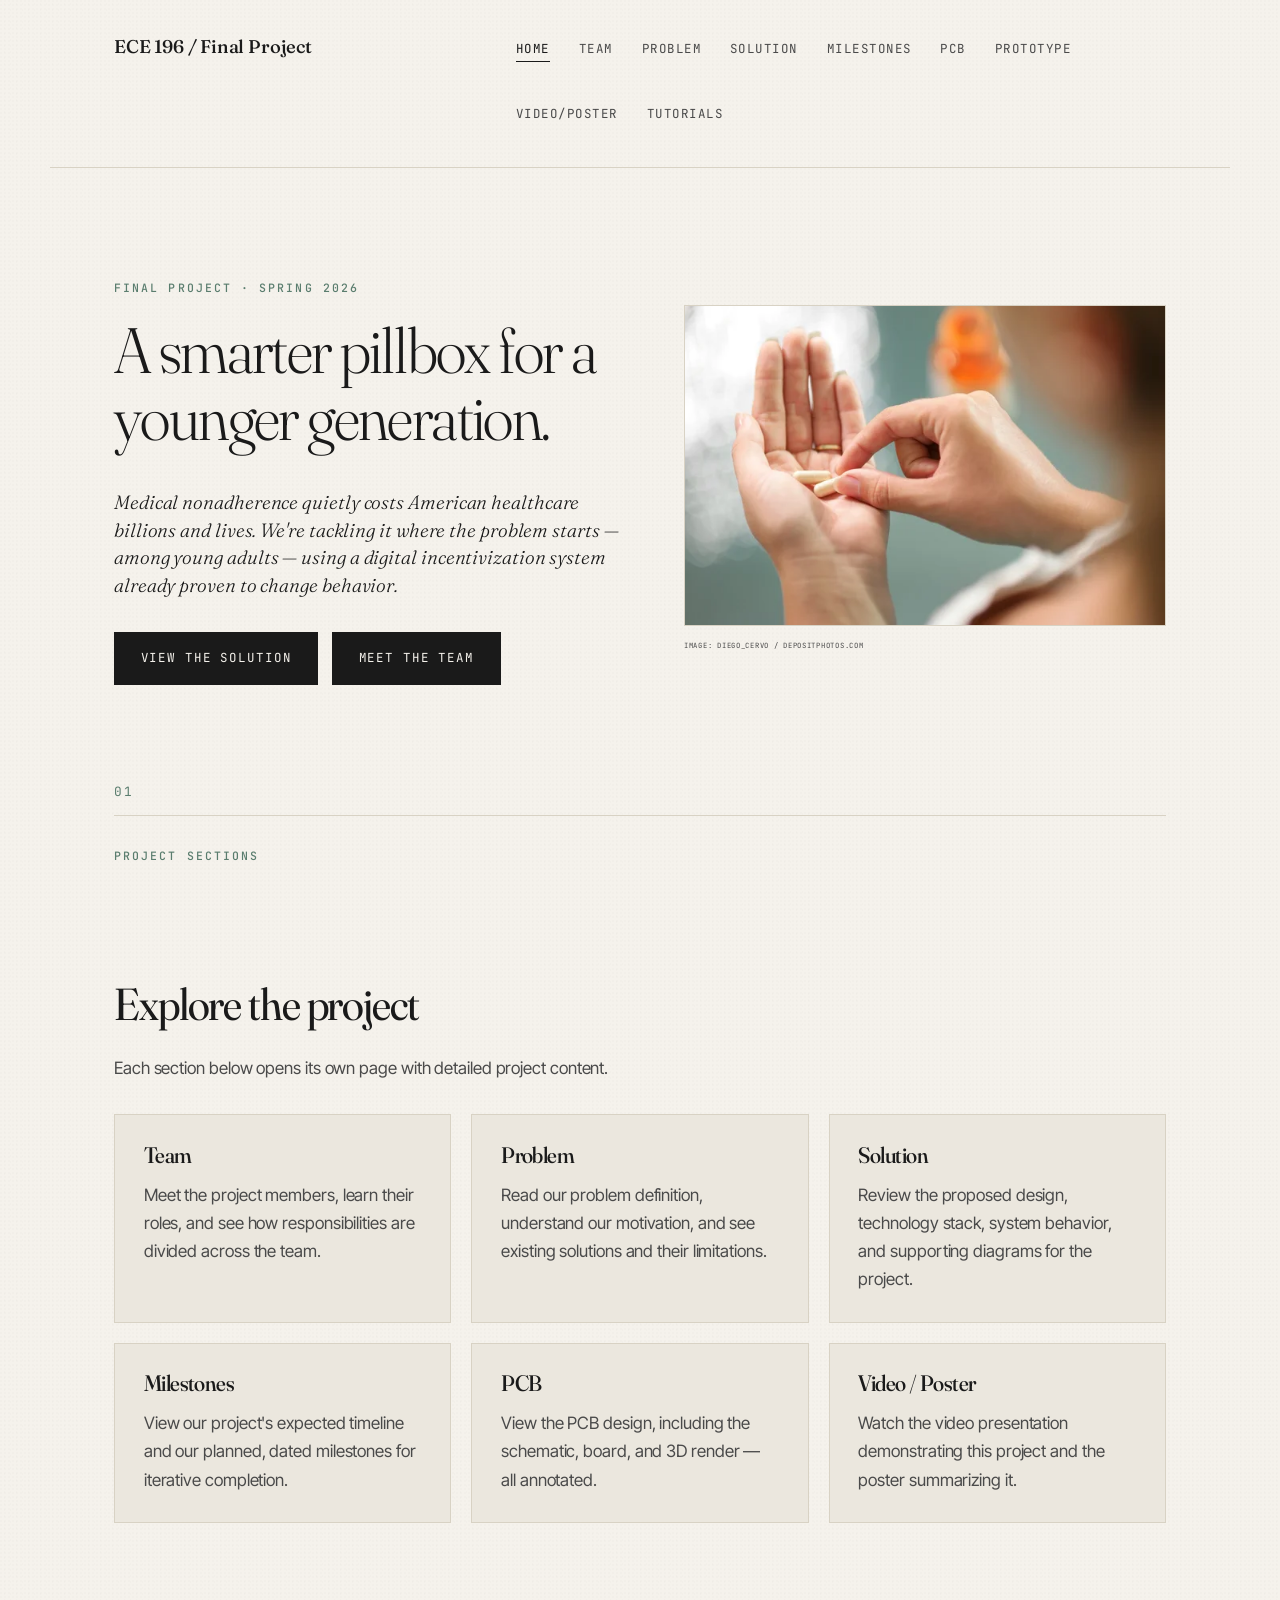
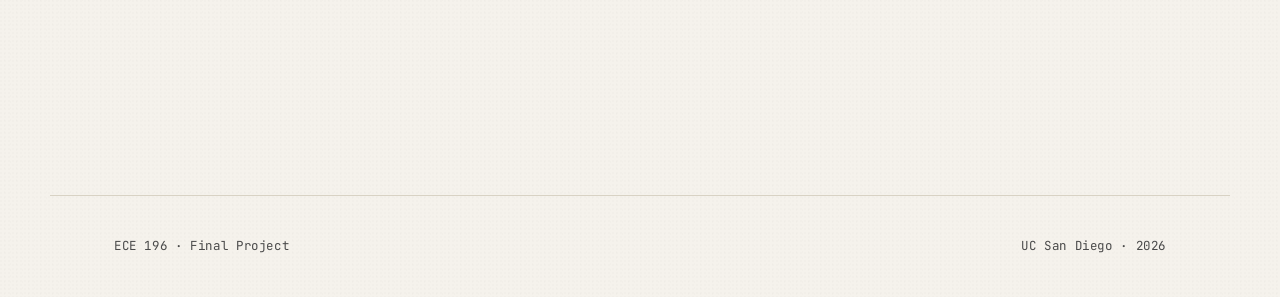
==== index.html @ d3d9c3dc "adding tutorials page" ====
<!DOCTYPE html>
<html lang="en">
<head>
  <meta charset="UTF-8" />
  <meta name="viewport" content="width=device-width, initial-scale=1.0" />
  <title>ECE 196 — Final Project </title>

  <link rel="icon" type="image/jpg" href="favicon.jpg" />
  <link rel="stylesheet" href="styles.css" />
</head>
<body>

  <header>
    <a href="index.html">ECE 196 / Final Project</a>
    <nav>
      <ul>
        <li><a href="index.html" class="current">Home</a></li>
        <li><a href="team.html">Team</a></li>
        <li><a href="problem.html">Problem</a></li>
        <li><a href="solution.html">Solution</a></li>
        <li><a href="milestones.html">Milestones</a></li>
        <li><a href="pcb.html">PCB</a></li> 
        <li><a href="prototype.html" >Prototype</a></li>
        <li><a href="video_poster.html">Video/Poster</a></li>
        <li><a href="tutorials.html">Tutorials</a></li>
      </ul>
    </nav>
  </header>

  <main>

    <!-- ============ HERO ============ -->
    <section class="hero">
      <div class="hero-text">
        <span class="eyebrow">Final Project · Spring 2026</span>
        <h1>A smarter pillbox for a younger generation.</h1>
        <p class="lede">
          Medical nonadherence quietly costs American healthcare billions and lives. We're tackling it where the problem starts &mdash; among young adults &mdash; using a digital incentivization system already proven to change behavior.
        </p>
        <div class="cta-row">
          <a href="solution.html" class="btn">View the Solution</a>
          <a href="team.html" class="btn btn--ghost">Meet the team</a>
        </div>
      </div>

      <!--
        HERO IMAGE: drop a file named hero-pillbox.jpg next to this HTML
        (or change the src). Aspect ratio 4:5 looks best; portrait crop.
        If no image exists yet, the styled placeholder shows automatically.
      -->
      <figure class="hero-image">
        <div class="frame">
          <img src="images/young_adult.jpg" alt="Smart pillbox prototype" onerror="this.style.display='none'" />
        </div>
        <figcaption>Image: diego_cervo / Depositphotos.com </figcaption>
      </figure>
    </section>

    <!-- ============ PROJECT SECTIONS ============ -->
    <section data-num="01">
      <span class="label">Project sections</span>
      <h2>Explore the project</h2>
      <p>Each section below opens its own page with detailed project content.</p>

      <ul class="cards">
        <li>
          <a href="team.html">
            <h3>Team</h3>
            <p>Meet the project members, learn their roles, and see how responsibilities are divided across the team.</p>
          </a>
        </li>
        <li>
          <a href="problem.html">
            <h3>Problem</h3>
            <p>Read our problem definition, understand our motivation, and see existing solutions and their limitations.</p>
          </a>
        </li>
        <li>
          <a href="solution.html">
            <h3>Solution</h3>
            <p>Review the proposed design, technology stack, system behavior, and supporting diagrams for the project.</p>
          </a>
        </li>
        <li>
          <a href="milestones.html">
            <h3>Milestones</h3>
            <p>View our project's expected timeline and our planned, dated milestones for iterative completion.</p>
          </a>
        </li>
        <li>
          <a href="pcb.html">
            <h3>PCB</h3>
            <p>View the PCB design, including the schematic, board, and 3D render &mdash; all annotated.</p>
          </a>
        </li>
        <li>
          <a href="video_poster.html">
            <h3>Video / Poster</h3>
            <p>Watch the video presentation demonstrating this project and the poster summarizing it.</p>
          </a>
        </li>
      </ul>
    </section>

  </main>

  <footer>
    <span>ECE 196 · Final Project</span>
    <span>UC San Diego · 2026</span>
  </footer>

</body>
</html>
---- styles.css ----
/* ============================================================
   ECE 196 — Editorial Case Study Stylesheet
   Drop-in: link this in the <head> of every page.
   <link rel="stylesheet" href="styles.css">
   ============================================================ */
 
/* ---------- Fonts ---------- */
@import url('https://fonts.googleapis.com/css2?family=Fraunces:opsz,wght,SOFT,WONK@9..144,300..900,0..100,0..1&family=Inter+Tight:wght@300;400;500;600;700&family=JetBrains+Mono:wght@400;500&display=swap');
 
/* ---------- Design tokens ---------- */
:root {
  --bg:        #f5f2ec;          /* warm paper */
  --bg-alt:    #ebe7de;          /* slightly deeper paper */
  --ink:       #1a1a1a;          /* near-black */
  --ink-soft:  #4a4a4a;          /* muted body */
  --rule:      #d8d2c4;          /* hairline dividers */
  --accent:    #5a7d6e;          /* sage / clinical green */
  --accent-dk: #3f5b4f;          /* hover state */
  --highlight: #e8d9a8;          /* subtle marker */
 
  --font-display: 'Fraunces', 'Times New Roman', serif;
  --font-body:    'Inter Tight', system-ui, sans-serif;
  --font-mono:    'JetBrains Mono', ui-monospace, monospace;
 
  --max-width: 1180px;
  --content-width: 720px;
}
 
/* ---------- Reset ---------- */
*, *::before, *::after { box-sizing: border-box; }
html { scroll-behavior: smooth; }
 
body {
  margin: 0;
  background: var(--bg);
  color: var(--ink);
  font-family: var(--font-body);
  font-size: 17px;
  line-height: 1.65;
  font-weight: 400;
  letter-spacing: -0.005em;
  /* subtle paper grain */
  background-image:
    radial-gradient(circle at 25% 30%, rgba(0,0,0,0.012) 1px, transparent 1px),
    radial-gradient(circle at 75% 60%, rgba(0,0,0,0.012) 1px, transparent 1px);
  background-size: 4px 4px, 6px 6px;
  -webkit-font-smoothing: antialiased;
  text-rendering: optimizeLegibility;
}
 
/* ---------- Typography ---------- */
h1, h2, h3, h4 {
  font-family: var(--font-display);
  font-weight: 400;
  letter-spacing: -0.025em;
  line-height: 1.05;
  color: var(--ink);
  margin: 0 0 0.6em;
  font-variation-settings: "opsz" 144, "SOFT" 30;
}
 
h1 { font-size: clamp(2.8rem, 6vw, 5rem); font-weight: 300; }
h2 { font-size: clamp(2rem, 3.5vw, 3rem); margin-top: 2.5em; }
h3 { font-size: 1.4rem; font-weight: 500; margin-top: 2em; }
h4 { font-size: 1.1rem; font-weight: 600; }
 
p { margin: 0 0 1.2em; color: var(--ink-soft); max-width: 65ch; }
 
a {
  color: var(--accent);
  text-decoration: none;
  background-image: linear-gradient(currentColor, currentColor);
  background-position: 0 100%;
  background-repeat: no-repeat;
  background-size: 100% 1px;
  transition: background-size 0.25s ease, color 0.25s ease;
}
a:hover {
  color: var(--accent-dk);
  background-size: 100% 2px;
}
 
strong { font-weight: 600; color: var(--ink); }
em { font-style: italic; }
 
/* small-caps labels */
.eyebrow, .label {
  font-family: var(--font-mono);
  font-size: 0.72rem;
  font-weight: 500;
  text-transform: uppercase;
  letter-spacing: 0.18em;
  color: var(--accent);
}
 
/* ---------- Layout ---------- */
main, header, footer { padding-inline: clamp(1.5rem, 5vw, 4rem); }
 
main {
  max-width: var(--max-width);
  margin: 0 auto;
  padding-block: 4rem 6rem;
}
 
section {
  margin-block: 5rem;
  position: relative;
}
 
/* numbered sections — if you add data-num="01" to <section> */
section[data-num]::before {
  content: attr(data-num);
  display: block;
  font-family: var(--font-mono);
  font-size: 0.8rem;
  color: var(--accent);
  letter-spacing: 0.15em;
  margin-bottom: 1.5rem;
  padding-bottom: 0.8rem;
  border-bottom: 1px solid var(--rule);
  grid-column: 1 / -1;
}
 
/* ---------- Header / Nav ---------- */
header {
  max-width: var(--max-width);
  margin: 0 auto;
  padding-block: 2rem;
  display: flex;
  align-items: baseline;
  justify-content: space-between;
  flex-wrap: wrap;
  gap: 1.5rem;
  border-bottom: 1px solid var(--rule);
}
 
header h1, header > a:first-child {
  font-family: var(--font-display);
  font-size: 1.15rem;
  font-weight: 500;
  letter-spacing: -0.01em;
  color: var(--ink);
  background: none;
  margin: 0;
}
 
nav ul {
  display: flex;
  list-style: none;
  gap: 1.8rem;
  padding: 0;
  margin: 0;
  flex-wrap: wrap;
}
 
nav a {
  font-family: var(--font-mono);
  font-size: 0.78rem;
  text-transform: uppercase;
  letter-spacing: 0.12em;
  color: var(--ink-soft);
  background: none;
  padding-bottom: 4px;
  border-bottom: 1px solid transparent;
  transition: color 0.2s, border-color 0.2s;
}
nav a:hover {
  color: var(--accent);
  border-bottom-color: var(--accent);
  background: none;
}
nav a.current { color: var(--ink); border-bottom-color: var(--ink); }
 
/* ---------- Hero (homepage h1 area, single-column fallback) ---------- */
main > h1:first-child {
  margin-top: 2rem;
  max-width: 14ch;
  font-size: clamp(3rem, 7vw, 5.5rem);
}
 
/* ---------- Buttons / CTAs ---------- */
.btn, a.btn {
  display: inline-block;
  font-family: var(--font-mono);
  font-size: 0.78rem;
  text-transform: uppercase;
  letter-spacing: 0.15em;
  padding: 0.95rem 1.6rem;
  background: var(--ink);
  color: var(--bg);
  border: 1px solid var(--ink);
  border-radius: 0;
  transition: background 0.2s, color 0.2s, transform 0.2s;
  background-image: none;
}
.btn:hover {
  background: var(--accent);
  border-color: var(--accent);
  color: var(--bg);
  transform: translateY(-2px);
}
 
.btn--ghost {
  background: transparent;
  color: var(--ink);
}
.btn--ghost:hover { background: var(--ink); color: var(--bg); }
 
/* ---------- Hero (two-column: text + image) ---------- */
.hero {
  display: grid;
  grid-template-columns: 1.05fr 1fr;
  gap: clamp(2rem, 5vw, 4.5rem);
  align-items: center;
  margin-top: 2.5rem;
  margin-bottom: 6rem;
}
 
.hero-text h1 {
  font-size: clamp(2.6rem, 5vw, 4.4rem);
  margin-top: 1rem;
  max-width: 14ch;
}
 
.hero-text .lede {
  font-family: var(--font-display);
  font-style: italic;
  font-size: clamp(1.1rem, 1.5vw, 1.35rem);
  font-weight: 300;
  line-height: 1.45;
  color: var(--ink);
  margin: 0 0 2rem;
  max-width: 50ch;
}
 
.cta-row {
  display: flex;
  gap: 14px;
  flex-wrap: wrap;
  margin-top: 1.8rem;
}
 
.hero-image {
  margin: 0;
  position: relative;
}
 
.hero-image .frame {
  position: relative;
  aspect-ratio: 3 / 2;
  background: var(--bg-alt);
  border: 1px solid var(--rule);
  overflow: hidden;
  background-image:
    repeating-linear-gradient(45deg, transparent 0 24px, rgba(0,0,0,0.018) 24px 25px);
}
 
.hero-image .frame::before {
  content: "Hero image";
  position: absolute;
  inset: 0;
  display: flex;
  align-items: center;
  justify-content: center;
  font-family: var(--font-mono);
  font-size: 0.72rem;
  color: var(--ink-soft);
  letter-spacing: 0.18em;
  text-transform: uppercase;
}
 
.hero-image img {
  position: absolute;
  inset: 0;
  width: 100%;
  height: 100%;
  object-fit: cover;
  border: none;
  z-index: 1;
}
 
.hero-image figcaption {
  font-family: var(--font-mono);
  font-size: 0.45rem;
  letter-spacing: 0.1em;
  text-transform: uppercase;
  color: var(--ink-soft);
  margin-top: 0.9rem;
}
 
@media (max-width: 820px) {
  .hero {
    grid-template-columns: 1fr;
    gap: 2.5rem;
    margin-bottom: 4rem;
  }
  .hero-image { order: -1; }
}
 
/* ---------- Page intro (subpage centered heading block) ---------- */
.page-intro {
  text-align: center;
  margin-top: 2rem;
  margin-bottom: 5rem;
  max-width: 780px;
  margin-inline: auto;
}
.page-intro h1 {
  font-size: clamp(2.4rem, 5vw, 4rem);
  margin: 0.8rem auto 1rem;
  max-width: 16ch;
}
.page-intro .lede {
  font-family: var(--font-display);
  font-style: italic;
  font-size: clamp(1.05rem, 1.4vw, 1.25rem);
  font-weight: 300;
  line-height: 1.5;
  color: var(--ink);
  margin: 0 auto;
  max-width: 60ch;
}
 
/* ---------- Team member section (alternating 2-col) ---------- */
.member {
  display: grid;
  grid-template-columns: 1fr 1fr;
  gap: clamp(2rem, 5vw, 4.5rem);
  align-items: center;
  margin-block: 5rem;
}
 
.member--reverse .member-photo { grid-column: 2; grid-row: 2;}
.member--reverse .member-info  { grid-column: 1; grid-row: 2;}
 
.member-photo { margin: 0; }
.member-photo .frame {
  position: relative;
  aspect-ratio: 4 / 5;
  background: var(--bg-alt);
  border: 1px solid var(--rule);
  overflow: hidden;
}

.member-photo img {
  width: 100%;
  height: 100%;
  object-fit: cover;
  display: block;
  border: none;
}
 
.member-info h2 {
  font-family: var(--font-display);
  font-weight: 400;
  font-size: clamp(1.9rem, 3.5vw, 2.8rem);
  margin: 0.5rem 0 0.8rem;
  line-height: 1.05;
  letter-spacing: -0.025em;
}
.member-info .lede {
  font-family: var(--font-display);
  font-style: italic;
  font-size: 1.15rem;
  font-weight: 300;
  line-height: 1.5;
  color: var(--ink);
  margin: 0 0 2rem;
  max-width: none;
}
.member-info .label {
  display: block;
  margin: 2rem 0 0.9rem;
}
.member-info ul.dash {
  margin-bottom: 0;
  color: var(--ink);
}
 
/* ---------- Tags ---------- */
.tags {
  display: flex;
  gap: 8px;
  flex-wrap: wrap;
  margin-top: 1.8rem;
}
.tag {
  font-family: var(--font-mono);
  font-size: 0.7rem;
  text-transform: uppercase;
  letter-spacing: 0.14em;
  padding: 7px 13px;
  border: 1px solid var(--rule);
  color: var(--ink-soft);
  background: transparent;
}
.tag--accent {
  background: var(--ink);
  color: var(--bg);
  border-color: var(--ink);
}
 
/* ---------- Page-end back link ---------- */
.page-end {
  margin-top: 5rem;
  padding-top: 2.2rem;
  border-top: 1px solid var(--rule);
  text-align: center;
}
.back-link {
  font-family: var(--font-mono);
  font-size: 0.78rem;
  text-transform: uppercase;
  letter-spacing: 0.15em;
  color: var(--ink-soft);
  background: none;
}
.back-link:hover {
  color: var(--accent);
  background: none;
}
 
/* ---------- Member mobile stacking ---------- */
@media (max-width: 700px) {
  .member {
    grid-template-columns: 1fr;
    gap: 2rem;
  }
  .member--reverse .member-photo,
  .member--reverse .member-info {
    grid-column: 1;
    grid-row: auto;
  }
}
 
/* ---------- Lists ---------- */
ul, ol {
  padding-left: 1.2em;
  color: var(--ink-soft);
  max-width: 65ch;
}
ul { list-style: none; padding-left: 0; }
ul li, ol li { margin-bottom: 0.5em; }
 
/* opt-in: <ul class="dash"> for editorial dash bullets */
ul.dash li::before {
  content: "—";
  color: var(--accent);
  margin-right: 0.8em;
  font-weight: 500;
}
 
/* ---------- Cards / Section grid ---------- */
.cards {
  display: grid;
  grid-template-columns: repeat(auto-fit, minmax(260px, 1fr));
  gap: 1.25rem;
  margin-top: 2rem;
  list-style: none;
  padding: 0;
  max-width: none;
}
.cards li { margin: 0; }
.cards li::before { content: none; }
 
.card,
.cards li > a {
  display: block;
  padding: 1.8rem;
  height: 100%;
  background: var(--bg-alt);
  border: 1px solid var(--rule);
  transition: transform 0.3s ease, border-color 0.3s, background 0.3s;
  background-image: none;
  color: var(--ink);
}
.card:hover,
.cards li > a:hover {
  transform: translateY(-4px);
  border-color: var(--accent);
  background: var(--bg);
}
.cards h3 { margin-top: 0; }
.cards p { color: var(--ink-soft); margin-bottom: 0; }
 
/* ---------- Tables (handy for milestones / specs) ---------- */
table {
  width: 100%;
  border-collapse: collapse;
  margin: 2rem 0;
  font-size: 0.95rem;
}
th, td {
  text-align: left;
  padding: 0.9rem 1rem;
  border-bottom: 1px solid var(--rule);
}
th {
  font-family: var(--font-mono);
  font-size: 0.72rem;
  text-transform: uppercase;
  letter-spacing: 0.12em;
  color: var(--accent);
  font-weight: 500;
}
 
/* ---------- Code & data ---------- */
code, pre {
  font-family: var(--font-mono);
  font-size: 0.9em;
  background: var(--bg-alt);
  padding: 0.15em 0.4em;
  border-radius: 2px;
}
pre {
  padding: 1.2rem 1.4rem;
  overflow-x: auto;
  border-left: 3px solid var(--accent);
}
 
/* ---------- Images / figures ---------- */
img {
  max-width: 100%;
  height: auto;
  display: block;
  border: 1px solid var(--rule);
}
figure { margin: 2.5rem 0; }
figcaption {
  font-family: var(--font-mono);
  font-size: 0.78rem;
  color: var(--ink-soft);
  margin-top: 0.8rem;
  letter-spacing: 0.05em;
}
 
/* ---------- Blockquote / pull quote ---------- */
blockquote {
  font-family: var(--font-display);
  font-style: italic;
  font-size: 1.4rem;
  line-height: 1.4;
  border-left: 2px solid var(--accent);
  padding: 0.5rem 0 0.5rem 1.5rem;
  margin: 2.5rem 0;
  color: var(--ink);
  max-width: 60ch;
}
 
/* ---------- Footer ---------- */
footer {
  max-width: var(--max-width);
  margin: 0 auto;
  margin-top: 6rem;
  padding-block: 2.5rem;
  border-top: 1px solid var(--rule);
  display: flex;
  justify-content: space-between;
  align-items: center;
  flex-wrap: wrap;
  gap: 1rem;
  font-family: var(--font-mono);
  font-size: 0.78rem;
  color: var(--ink-soft);
  letter-spacing: 0.05em;
}
footer a { color: var(--ink-soft); }
footer a:hover { color: var(--accent); }
 
/* ---------- Page-load animation ---------- */
@keyframes fadeUp {
  from { opacity: 0; transform: translateY(20px); }
  to   { opacity: 1; transform: translateY(0); }
}
 
main > * {
  animation: fadeUp 0.7s cubic-bezier(0.2, 0.7, 0.2, 1) both;
}
main > *:nth-child(1) { animation-delay: 0.05s; }
main > *:nth-child(2) { animation-delay: 0.15s; }
main > *:nth-child(3) { animation-delay: 0.25s; }
main > *:nth-child(4) { animation-delay: 0.35s; }
main > *:nth-child(5) { animation-delay: 0.45s; }
main > *:nth-child(n+6) { animation-delay: 0.55s; }
 
@media (prefers-reduced-motion: reduce) {
  *, *::before, *::after {
    animation: none !important;
    transition: none !important;
  }
}
 
/* ---------- Mobile ---------- */
@media (max-width: 640px) {
  body { font-size: 16px; }
  header { flex-direction: column; align-items: flex-start; }
  nav ul { gap: 1rem; }
  main { padding-block: 2.5rem 4rem; }
  section { margin-block: 3rem; }
}
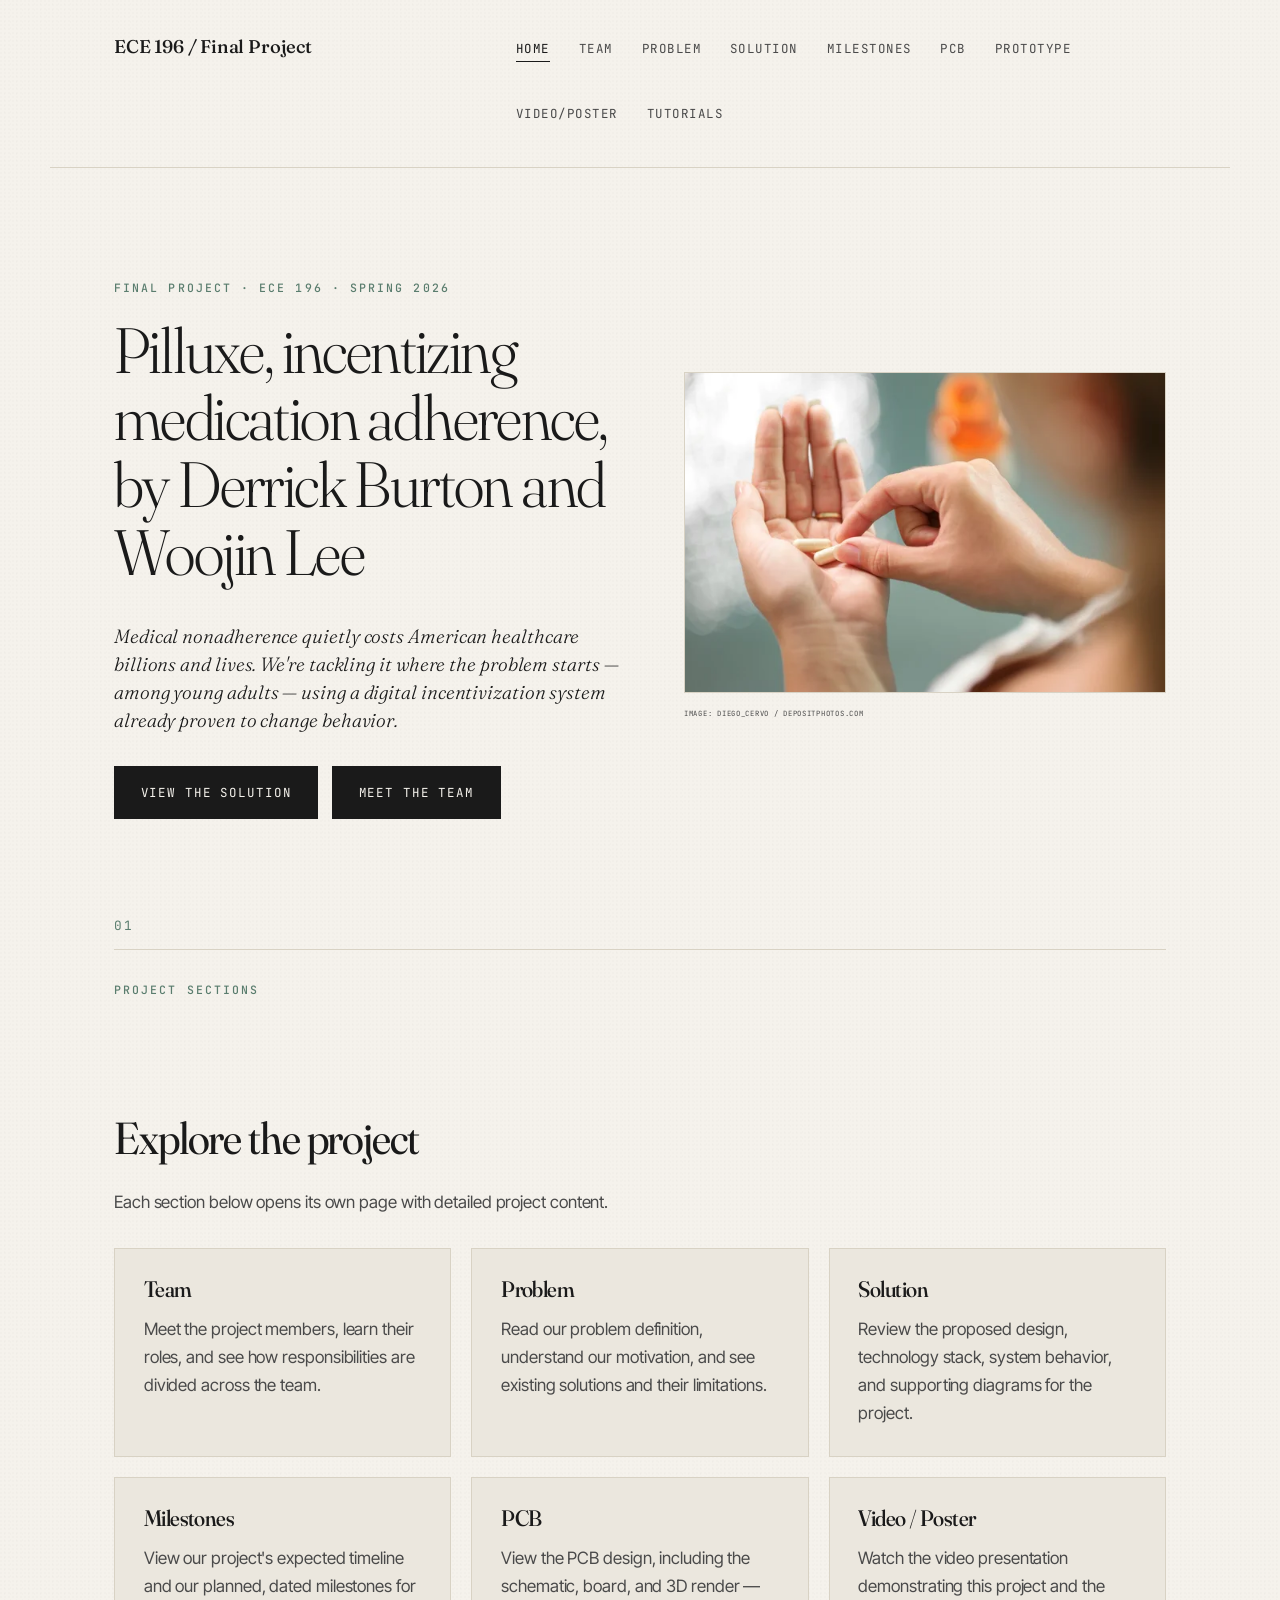
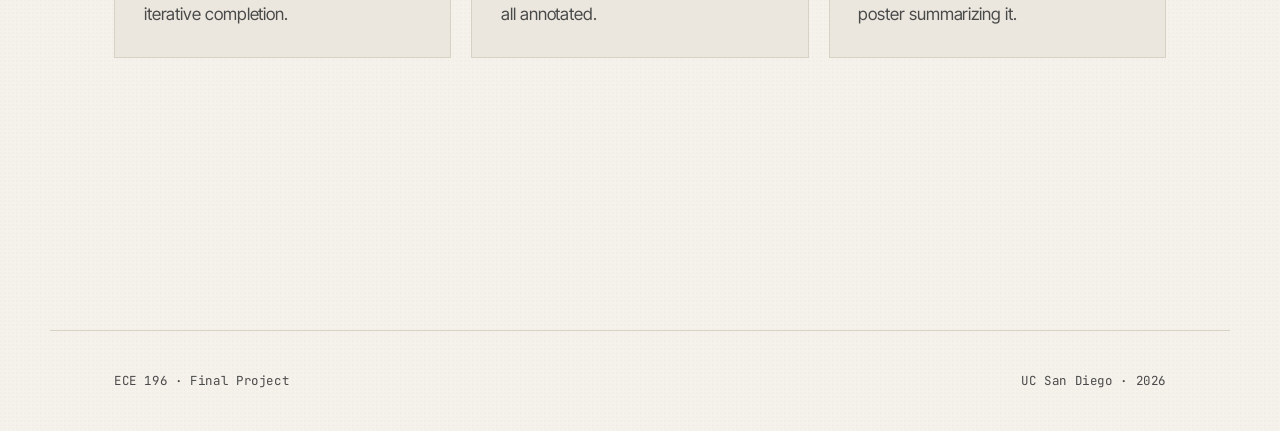
==== commit 74f5e478: "adding tutorials page" ====
--- a/index.html
+++ b/index.html
@@ -30,10 +30,15 @@
   <main>
 
     <!-- ============ HERO ============ -->
+
+    <div class="brand-mark">
+  <img src="images/pilluxe-logo.png" alt="Pilluxe logo" onerror="this.style.display='none'" />
+</div>
+
     <section class="hero">
       <div class="hero-text">
-        <span class="eyebrow">Final Project · Spring 2026</span>
-        <h1>A smarter pillbox for a younger generation.</h1>
+        <span class="eyebrow">Final Project · ECE 196 · Spring 2026</span>
+        <h1>Pilluxe, incentizing medication adherence, by Derrick Burton and Woojin Lee</h1>
         <p class="lede">
           Medical nonadherence quietly costs American healthcare billions and lives. We're tackling it where the problem starts &mdash; among young adults &mdash; using a digital incentivization system already proven to change behavior.
         </p>
--- a/styles.css
+++ b/styles.css
@@ -239,7 +239,16 @@
   flex-wrap: wrap;
   margin-top: 1.8rem;
 }
- 
+.brand-mark {
+  margin-bottom: clamp(1.5rem, 3vw, 2.5rem);
+}
+
+.brand-mark img {
+  display: block;
+  max-height: 80px;
+  width: auto;
+  height: auto;
+}
 .hero-image {
   margin: 0;
   position: relative;
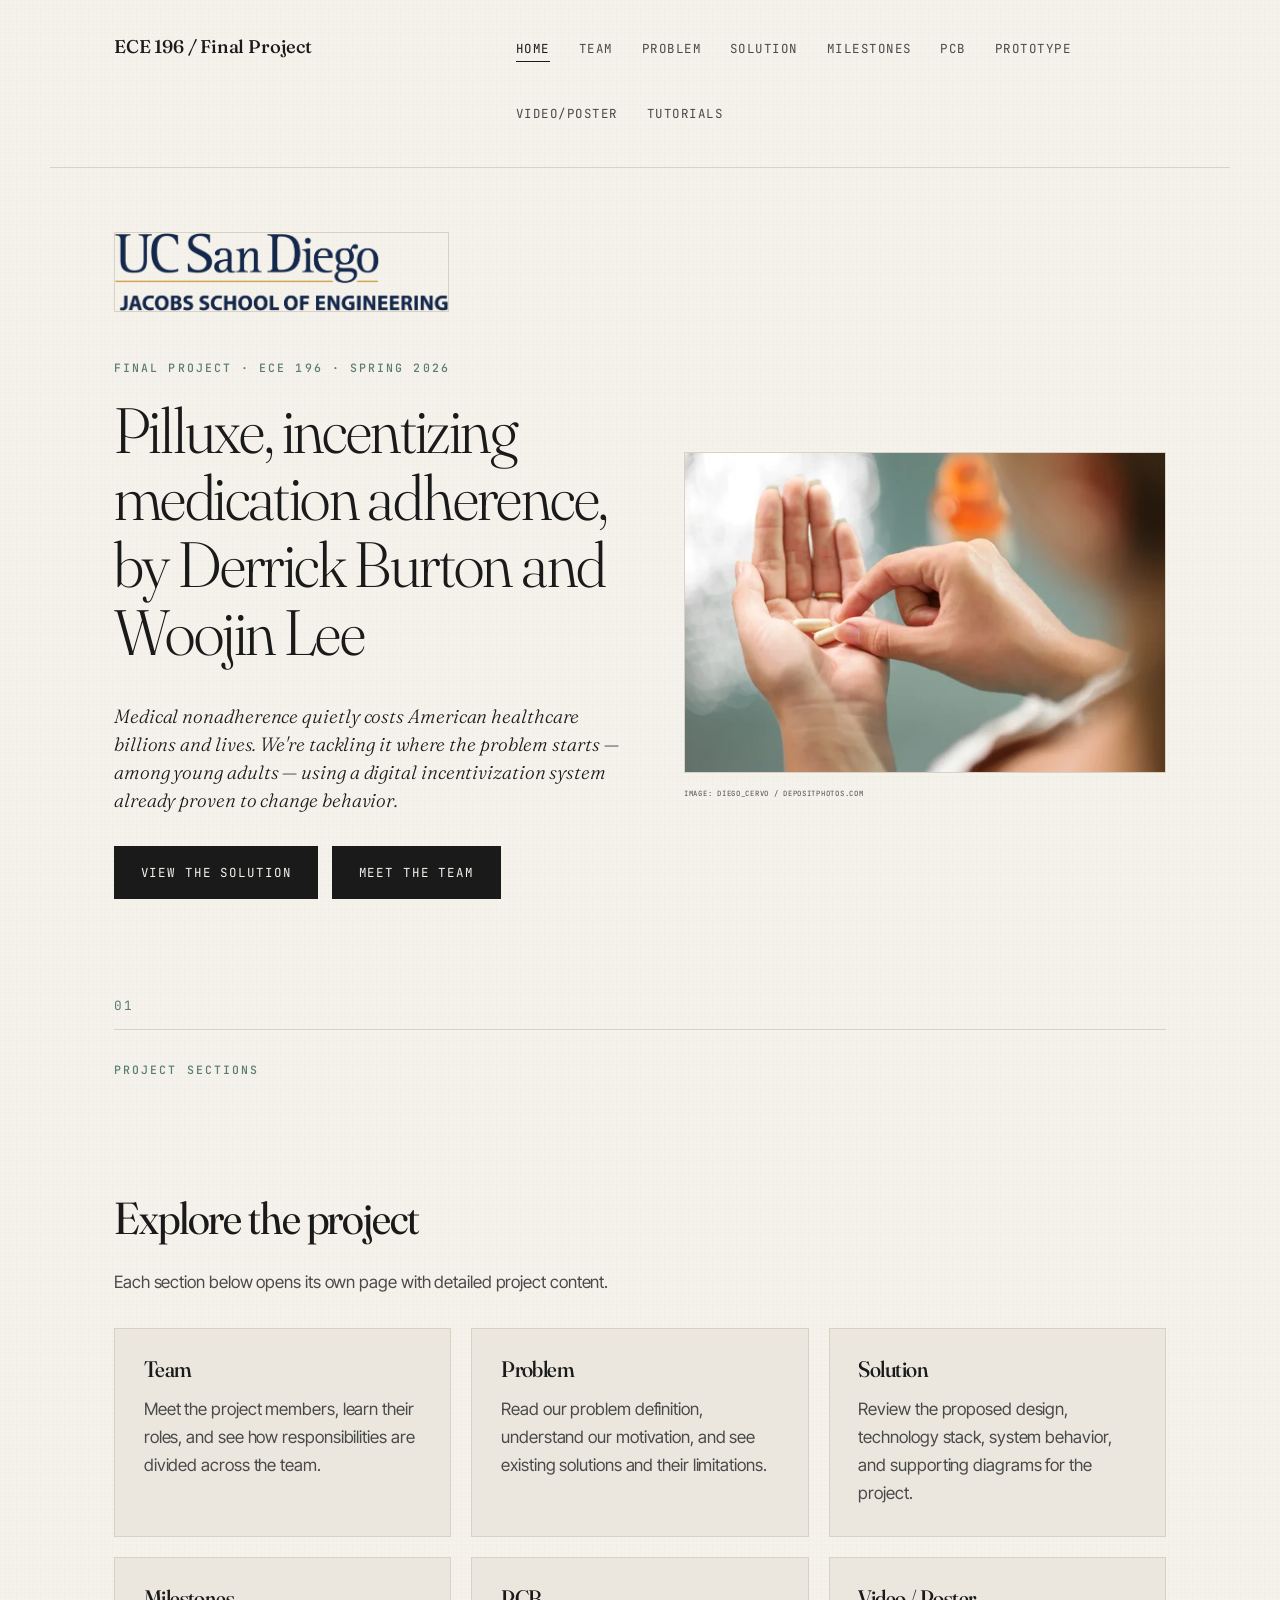
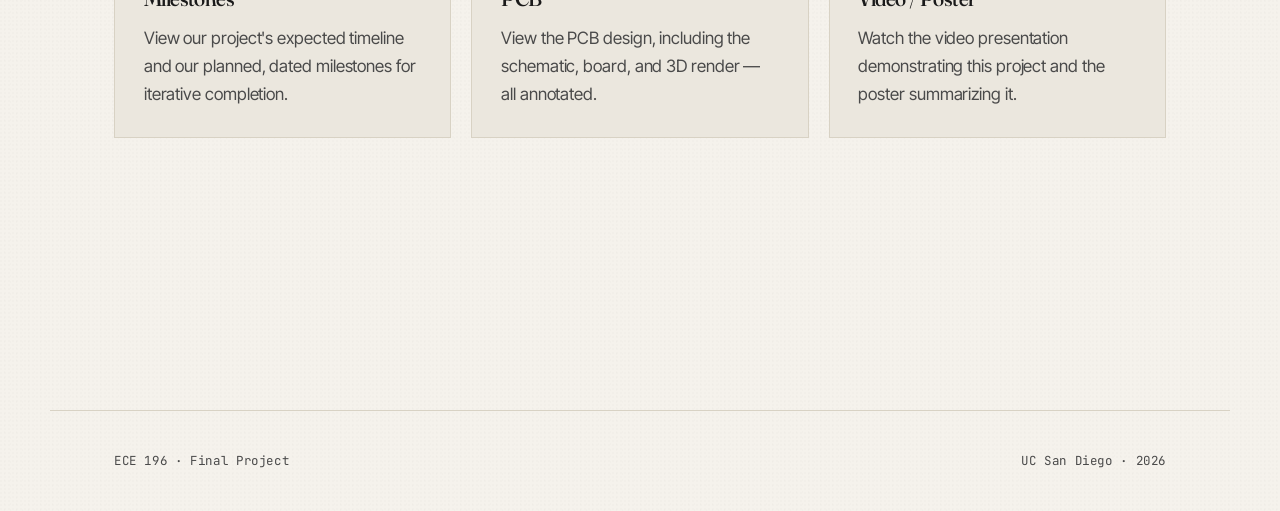
==== commit 78015244: "adding tutorials page" ====
--- a/index.html
+++ b/index.html
@@ -32,7 +32,7 @@
     <!-- ============ HERO ============ -->
 
     <div class="brand-mark">
-  <img src="images/pilluxe-logo.png" alt="Pilluxe logo" onerror="this.style.display='none'" />
+  <img src="images/UCSD_Logo.png" alt="Pilluxe logo" onerror="this.style.display='none'" />
 </div>
 
     <section class="hero">
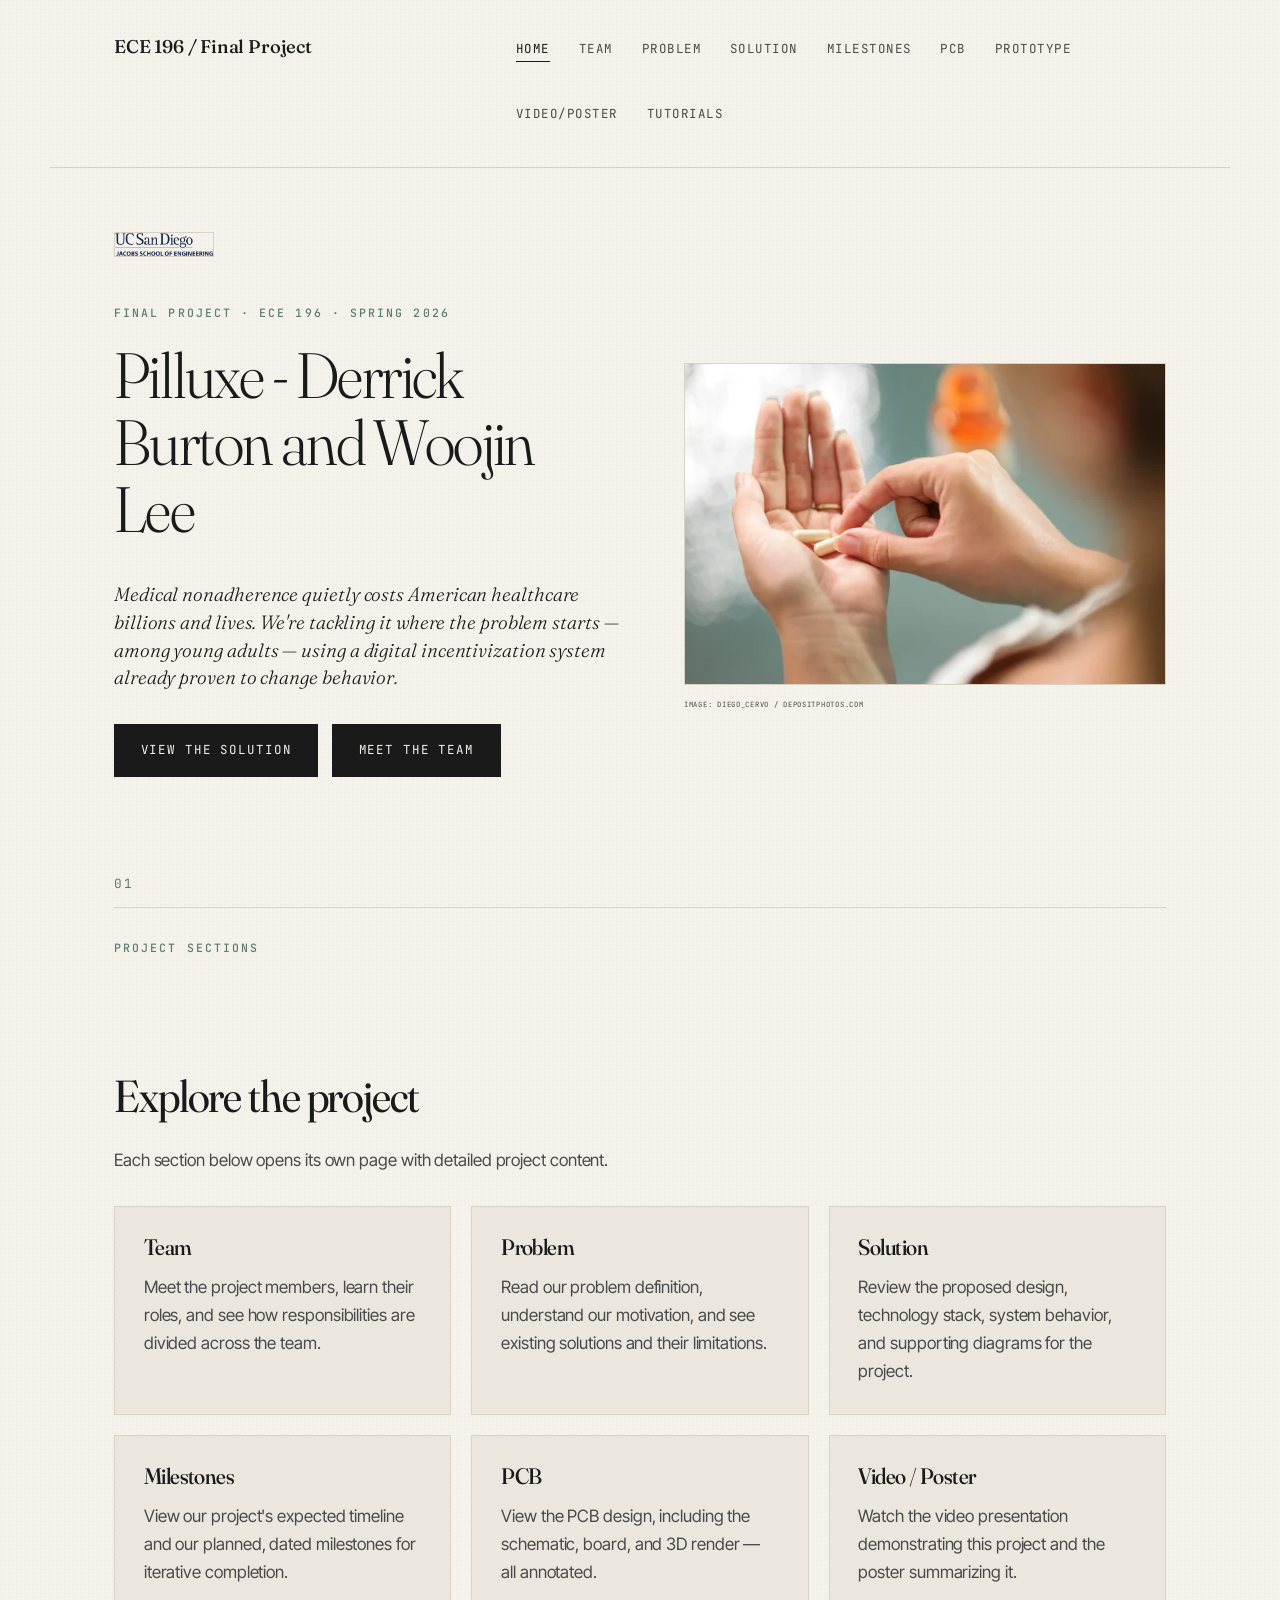
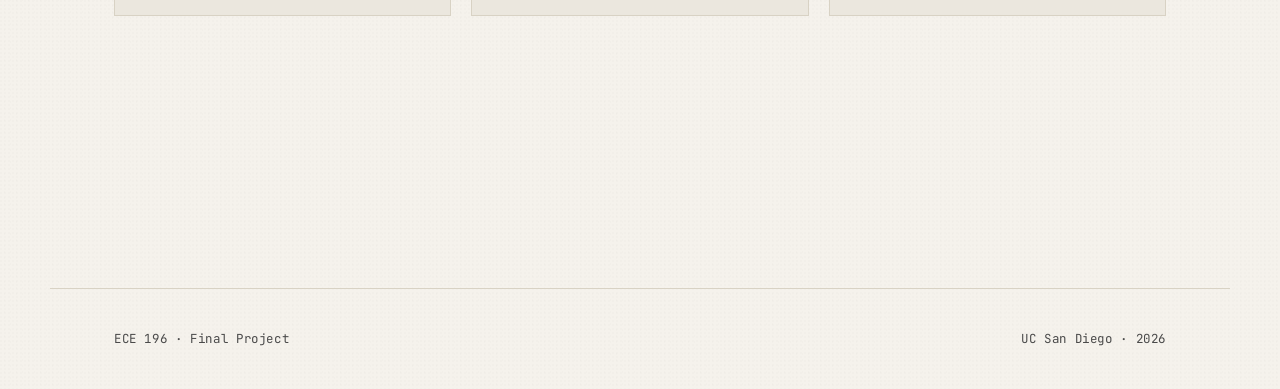
==== commit 3ef7d7fe: "adding tutorials page" ====
--- a/index.html
+++ b/index.html
@@ -38,7 +38,7 @@
     <section class="hero">
       <div class="hero-text">
         <span class="eyebrow">Final Project · ECE 196 · Spring 2026</span>
-        <h1>Pilluxe, incentizing medication adherence, by Derrick Burton and Woojin Lee</h1>
+        <h1>Pilluxe - Derrick Burton and Woojin Lee</h1>
         <p class="lede">
           Medical nonadherence quietly costs American healthcare billions and lives. We're tackling it where the problem starts &mdash; among young adults &mdash; using a digital incentivization system already proven to change behavior.
         </p>
--- a/styles.css
+++ b/styles.css
@@ -245,7 +245,7 @@
 
 .brand-mark img {
   display: block;
-  max-height: 80px;
+  max-width: 100px;
   width: auto;
   height: auto;
 }
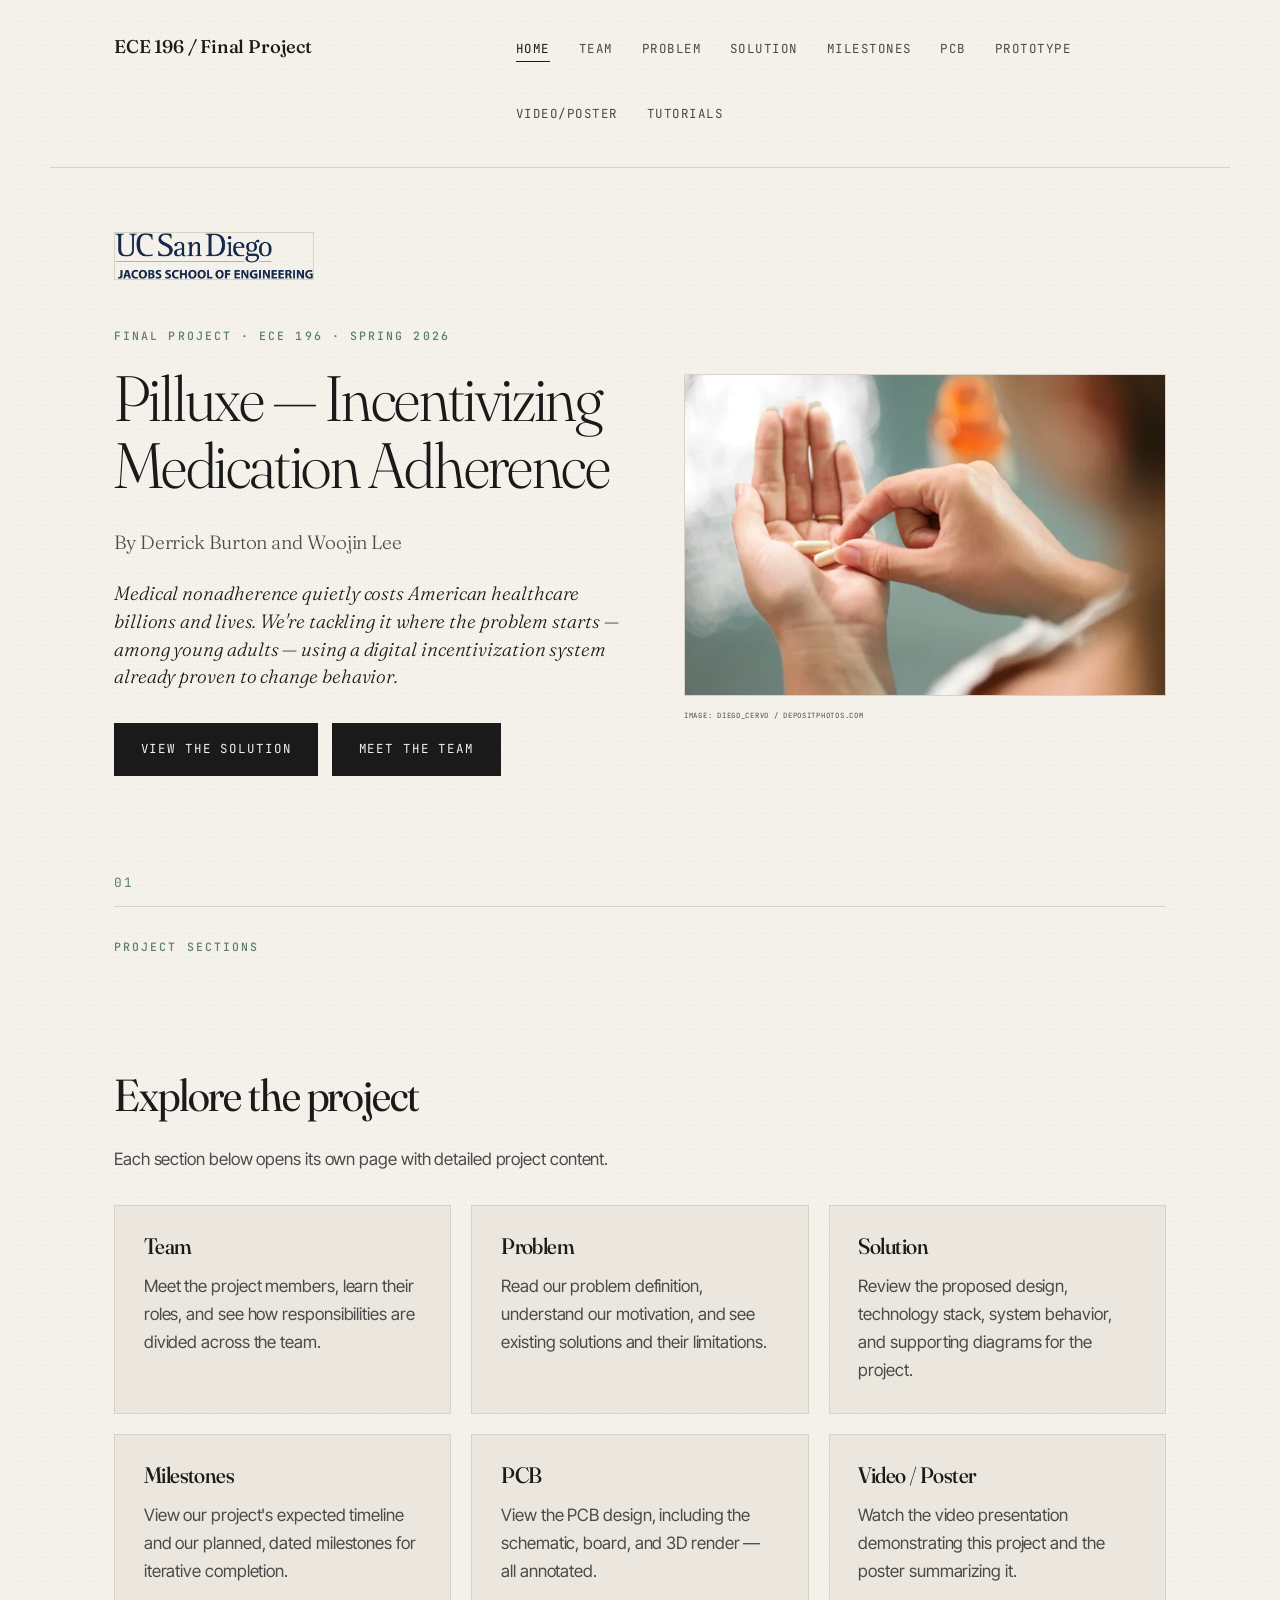
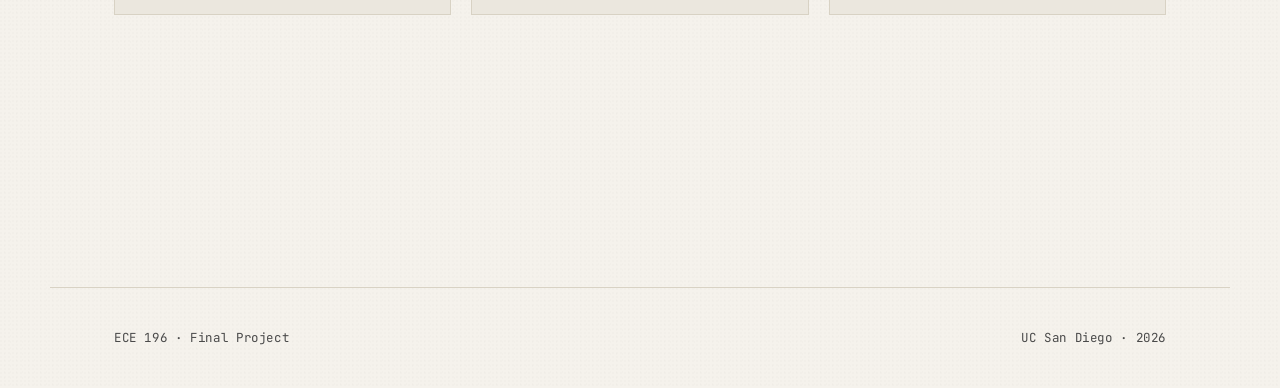
==== commit 98dd1a1e: "adding tutorials page" ====
--- a/index.html
+++ b/index.html
@@ -38,7 +38,8 @@
     <section class="hero">
       <div class="hero-text">
         <span class="eyebrow">Final Project · ECE 196 · Spring 2026</span>
-        <h1>Pilluxe - Derrick Burton and Woojin Lee</h1>
+        <h1>Pilluxe &mdash; Incentivizing Medication Adherence</h1>
+<p class="byline">By Derrick Burton and Woojin Lee</p>
         <p class="lede">
           Medical nonadherence quietly costs American healthcare billions and lives. We're tackling it where the problem starts &mdash; among young adults &mdash; using a digital incentivization system already proven to change behavior.
         </p>
--- a/styles.css
+++ b/styles.css
@@ -232,6 +232,16 @@
   margin: 0 0 2rem;
   max-width: 50ch;
 }
+.hero-text .byline {
+  font-family: var(--font-display);
+  font-size: clamp(1.05rem, 1.5vw, 1.3rem);
+  font-weight: 300;
+  font-style: normal;
+  color: var(--ink-soft);
+  margin: -0.5rem 0 1.5rem;
+  line-height: 1.4;
+  letter-spacing: -0.005em;
+}
  
 .cta-row {
   display: flex;
@@ -245,7 +255,7 @@
 
 .brand-mark img {
   display: block;
-  max-width: 100px;
+  max-width: 200px;
   width: auto;
   height: auto;
 }
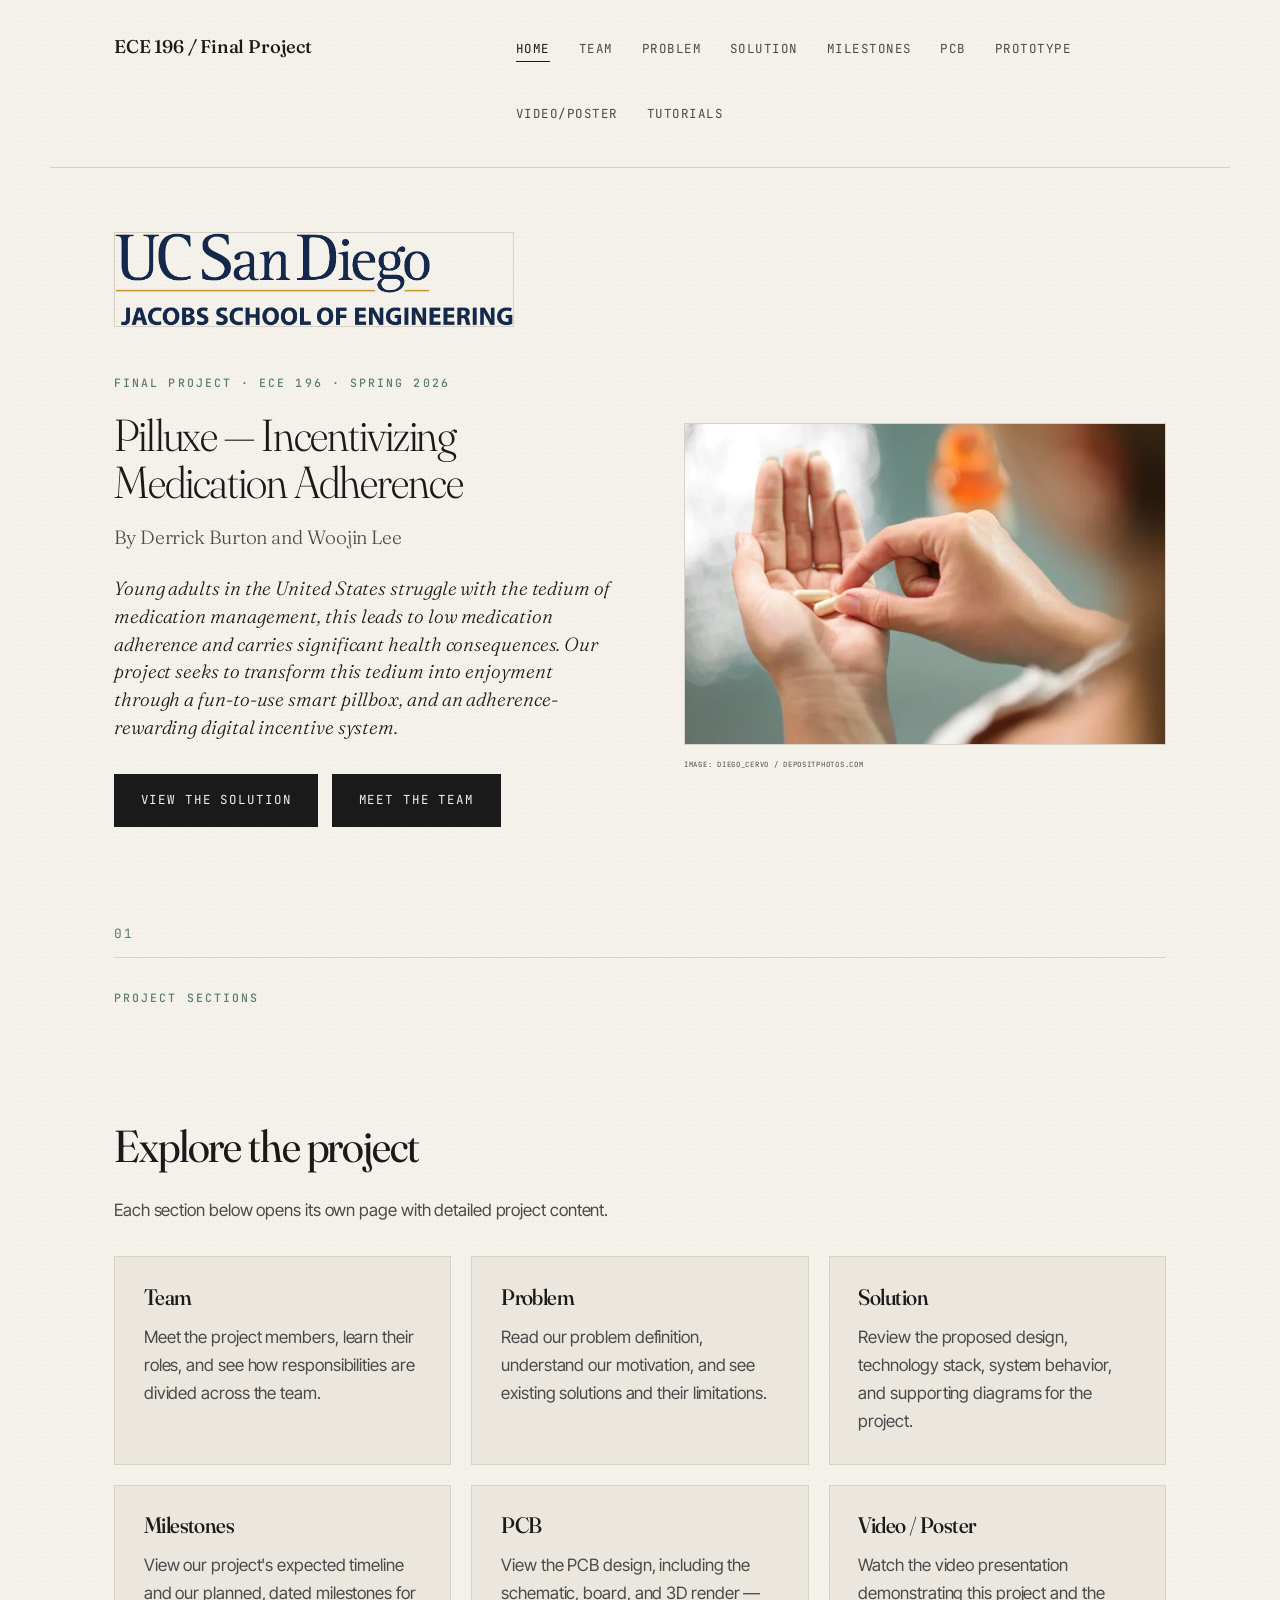
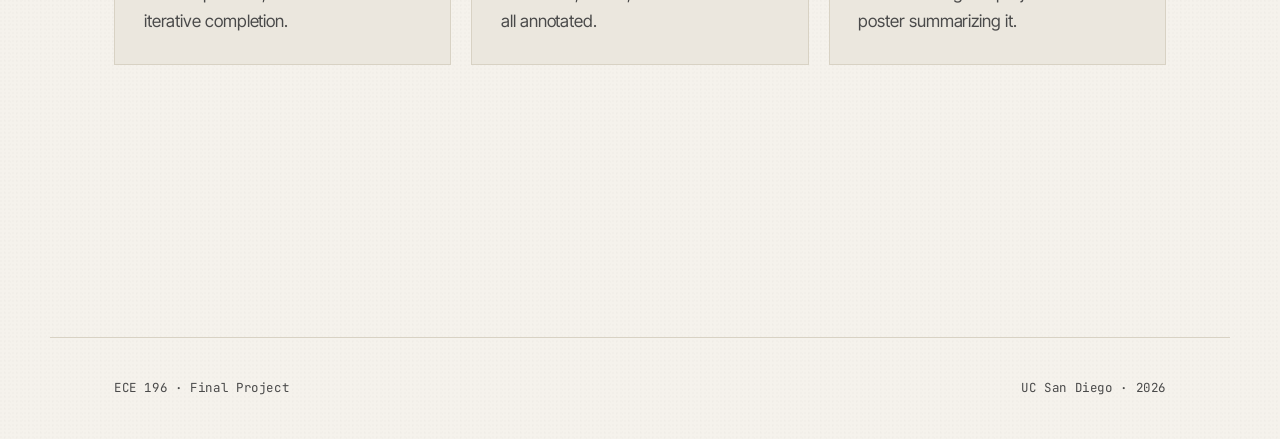
==== commit 7d883d2d: "adding tutorials page" ====
--- a/index.html
+++ b/index.html
@@ -41,7 +41,11 @@
         <h1>Pilluxe &mdash; Incentivizing Medication Adherence</h1>
 <p class="byline">By Derrick Burton and Woojin Lee</p>
         <p class="lede">
-          Medical nonadherence quietly costs American healthcare billions and lives. We're tackling it where the problem starts &mdash; among young adults &mdash; using a digital incentivization system already proven to change behavior.
+          Young adults in the United States struggle with the tedium of medication management,
+          this leads to low medication adherence and carries significant health consequences.
+          Our project seeks to transform this tedium into enjoyment through a fun-to-use smart pillbox,
+           and an adherence-rewarding digital incentive system.
+
         </p>
         <div class="cta-row">
           <a href="solution.html" class="btn">View the Solution</a>
--- a/styles.css
+++ b/styles.css
@@ -217,7 +217,7 @@
 }
  
 .hero-text h1 {
-  font-size: clamp(2.6rem, 5vw, 4.4rem);
+  font-size: clamp(2rem, 3.5vw, 3rem);
   margin-top: 1rem;
   max-width: 14ch;
 }
@@ -255,7 +255,7 @@
 
 .brand-mark img {
   display: block;
-  max-width: 200px;
+  max-width: 400px;
   width: auto;
   height: auto;
 }
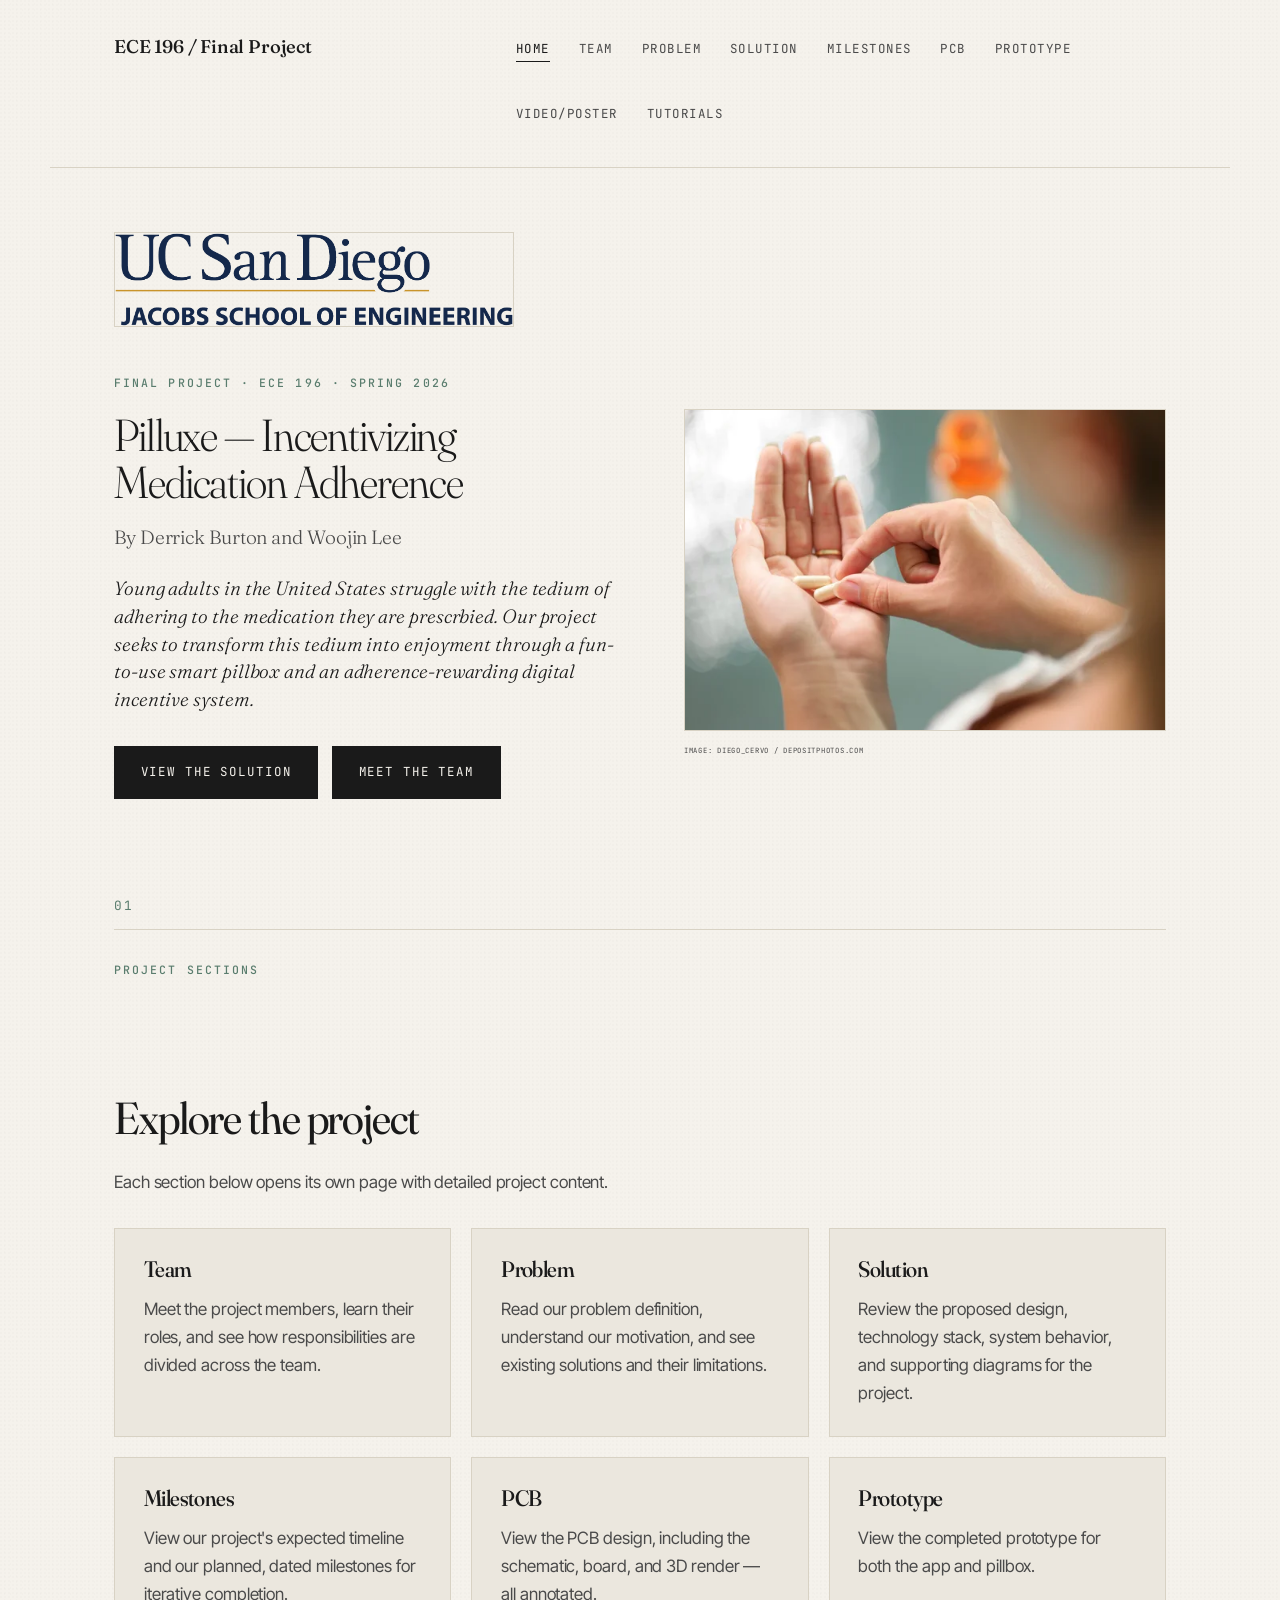
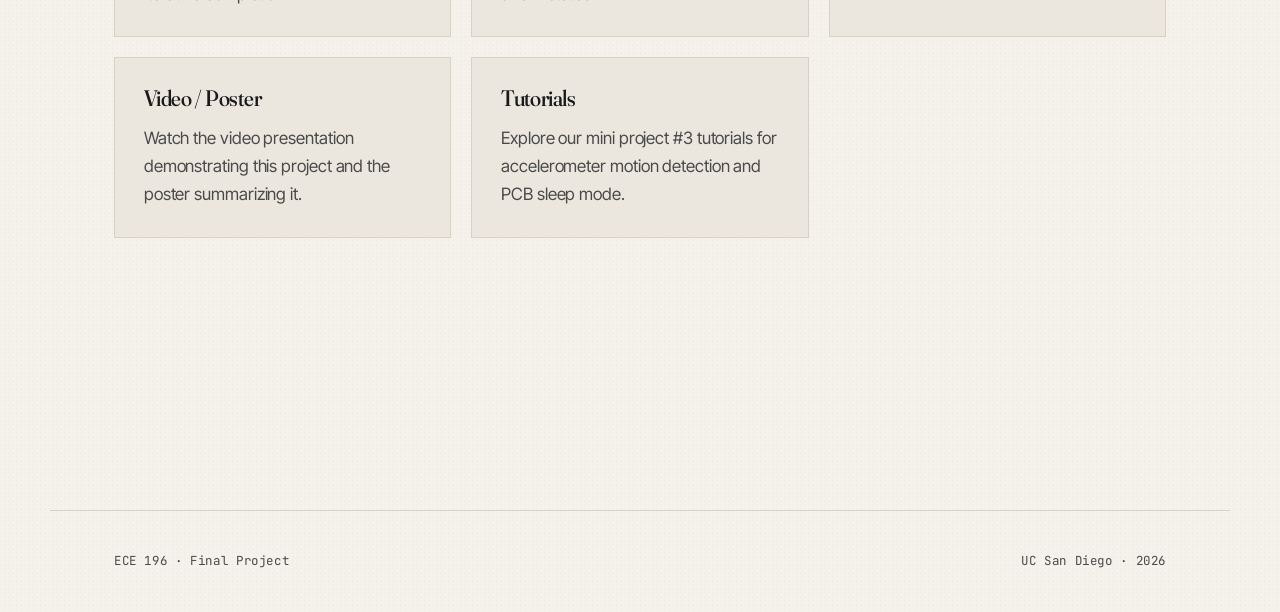
==== commit 0883733c: "adding tutorials page" ====
--- a/index.html
+++ b/index.html
@@ -41,9 +41,8 @@
         <h1>Pilluxe &mdash; Incentivizing Medication Adherence</h1>
 <p class="byline">By Derrick Burton and Woojin Lee</p>
         <p class="lede">
-          Young adults in the United States struggle with the tedium of medication management,
-          this leads to low medication adherence and carries significant health consequences.
-          Our project seeks to transform this tedium into enjoyment through a fun-to-use smart pillbox,
+          Young adults in the United States struggle with the tedium of adhering to the medication they are prescrbied.
+          Our project seeks to transform this tedium into enjoyment through a fun-to-use smart pillbox
            and an adherence-rewarding digital incentive system.
 
         </p>
@@ -104,11 +103,27 @@
           </a>
         </li>
         <li>
+        
+           <a href="prototype.html">
+            <h3>Prototype</h3>
+            <p>View the completed prototype for both the app and pillbox.</p>
+          </a>
+        </li>
+        <li>
+
           <a href="video_poster.html">
             <h3>Video / Poster</h3>
             <p>Watch the video presentation demonstrating this project and the poster summarizing it.</p>
           </a>
         </li>
+        <li>
+         <a href="tutorials.html">
+            <h3>Tutorials</h3>
+            <p>Explore our mini project #3 tutorials for accelerometer motion detection and 
+              PCB sleep mode.</p>
+          </a>
+        </li>
+        <li>
       </ul>
     </section>
 
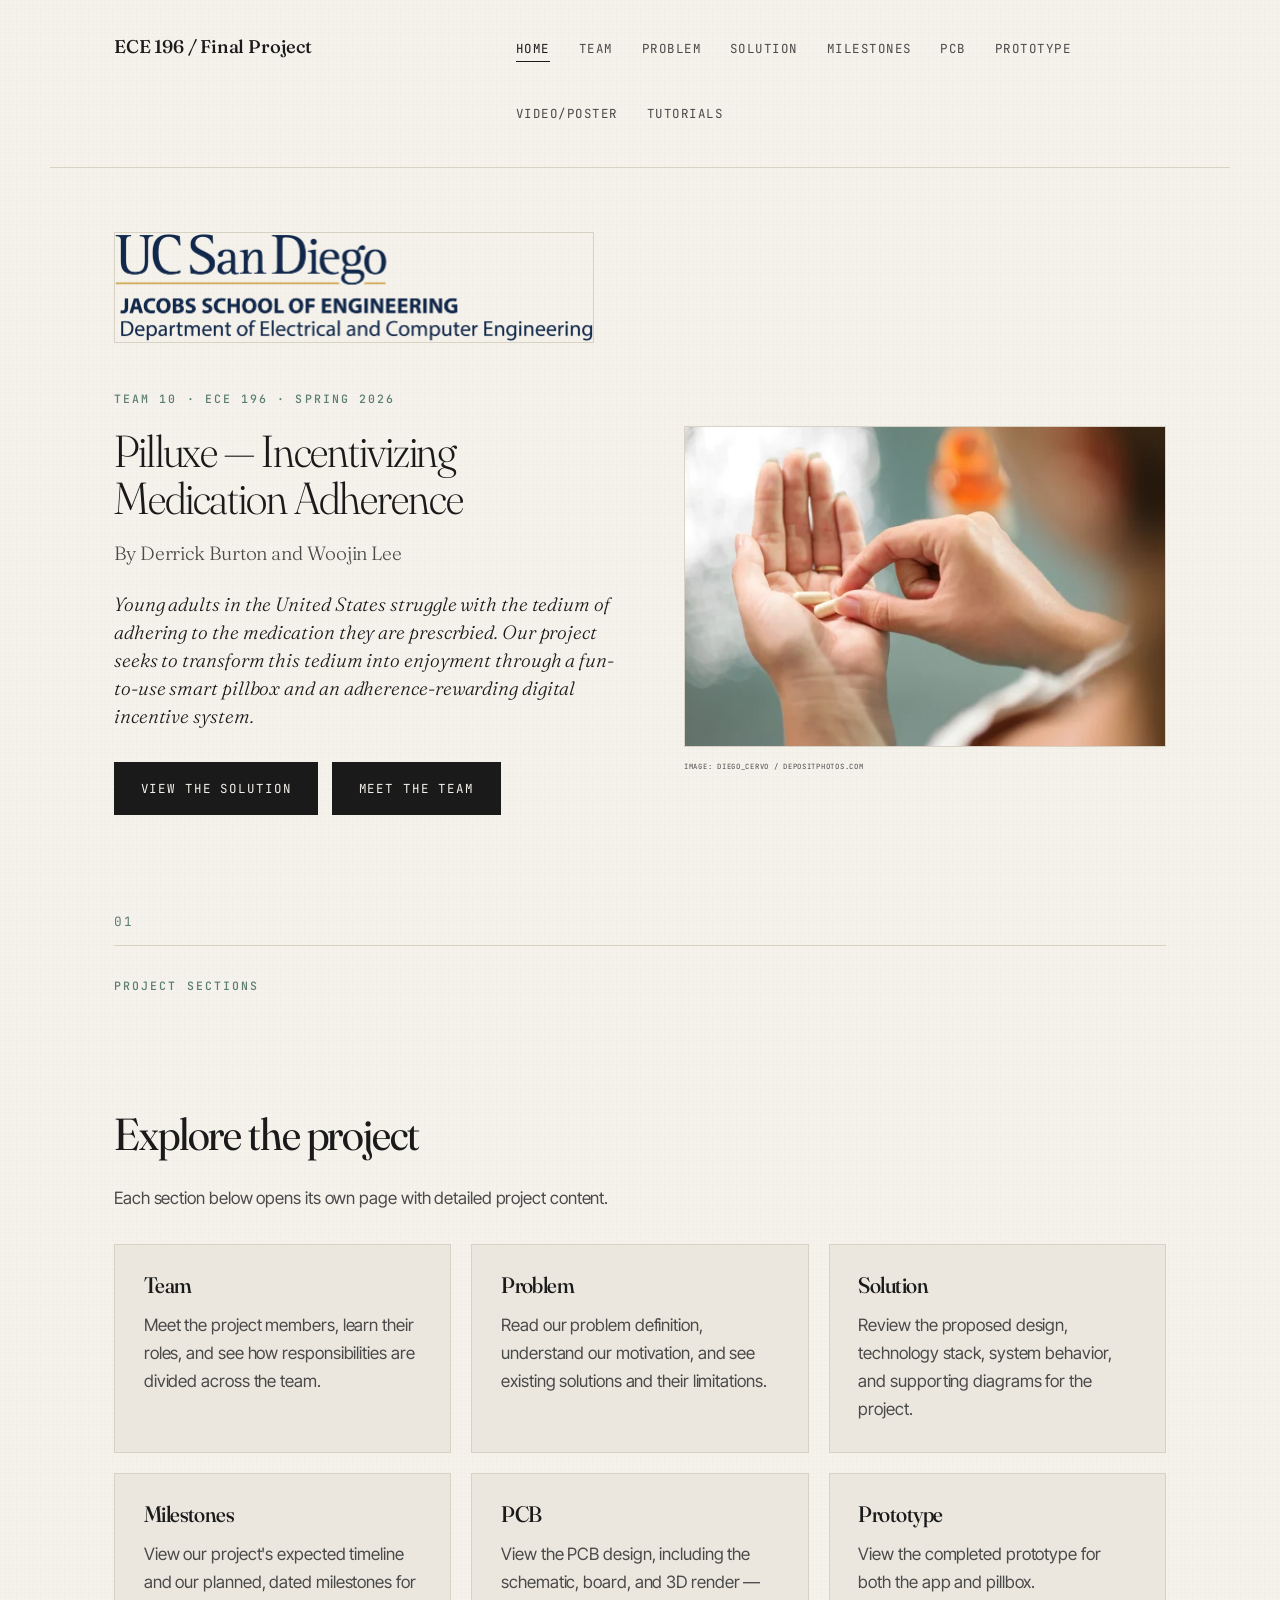
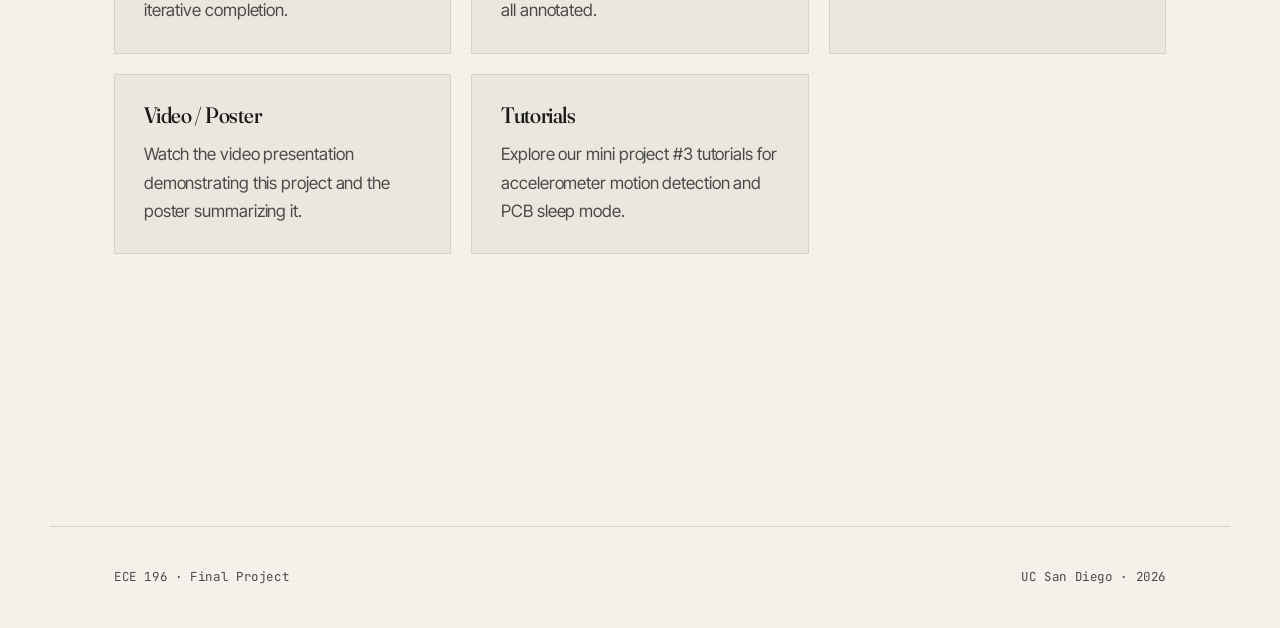
==== commit 8f8c1ce3: "adding tutorials page" ====
--- a/index.html
+++ b/index.html
@@ -37,7 +37,7 @@
 
     <section class="hero">
       <div class="hero-text">
-        <span class="eyebrow">Final Project · ECE 196 · Spring 2026</span>
+        <span class="eyebrow">Team 10 · ECE 196 · Spring 2026</span>
         <h1>Pilluxe &mdash; Incentivizing Medication Adherence</h1>
 <p class="byline">By Derrick Burton and Woojin Lee</p>
         <p class="lede">
--- a/styles.css
+++ b/styles.css
@@ -255,7 +255,7 @@
 
 .brand-mark img {
   display: block;
-  max-width: 400px;
+  max-width: 480px;
   width: auto;
   height: auto;
 }
